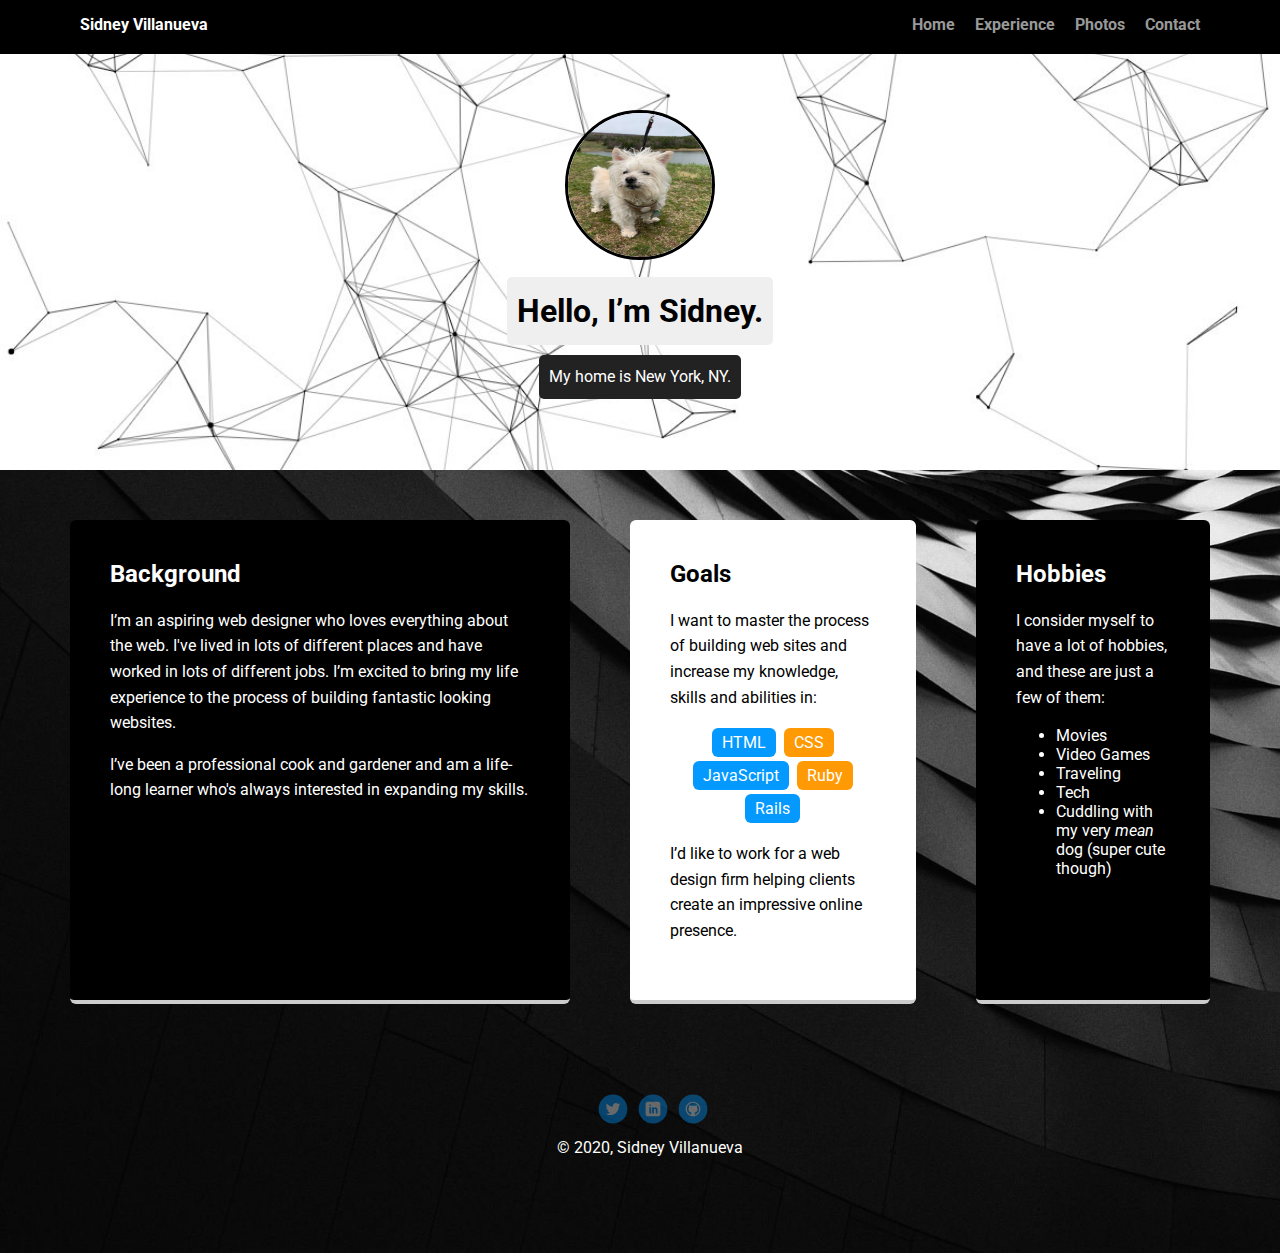
==== index.html @ 4e37d048 "Project-day-1" ====
<!Doctype html>
<html lang="en">
<head>
  <meta charset="utf-8">
  <title>Sidney Villanueva's Profile</title>
  <meta name="viewport" content="width=device-width, initial-scale=1.0">
  <link rel="stylesheet" href="styles.css">
  <link href="https://fonts.googleapis.com/css?family=Muli%7CRoboto:400,300,500,700,900" rel="stylesheet"></head>
  <body>

    <div class="main-nav">
        <ul class="nav">
          <li class="name">Sidney Villanueva</li>
          <li><a href="index.html">Home</a></li>
          <li><a href="experience/experience.html">Experience</a></li>
          <li><a href="#">Photos</a></li>
          <li><a href="#">Contact</a></li>
        </ul>
    </div>

    <header>
      <img src="images/Dandy-reformated.jpg" alt="Cute Dog" class="profile-image">
      <h1 class="tag name">Hello, I’m Sidney.</h1>
      <p class="tag location">My home is New York, NY.</p>
    </header>

    <main class="flex">
      <div class="card">
        <h2>Background</h2>
        <p>I’m an aspiring web designer who loves everything about the web. I've lived in lots of different places and have worked in lots of different jobs. I’m excited to bring my life experience to the process of building fantastic looking websites.</p>
        <p>I’ve been a professional cook and gardener and am a life-long learner who's always interested in expanding my skills.</p>
      </div> 

      <div class="card-goals">
        <h2>Goals</h2>
        <p>I want to master the process of building web sites and increase my knowledge, skills and abilities in:</p>
        <ul class="skills">
          <li>HTML</li>
          <li>CSS</li>
          <li>JavaScript</li>
          <li>Ruby</li>
          <li>Rails</li>
        </ul>
        <p>I’d like to work for a web design firm helping clients create an impressive online presence.</p>
      </div> 

      <div class="card">
        <h2>Hobbies</h2>
        <p>I consider myself to have a lot of hobbies, and these are just a few of them:</p>
        <ul>
          <li>Movies</li>
          <li>Video Games</li>
          <li>Traveling</li>
          <li>Tech</li>
          <li>Cuddling with my very <em>mean</em> dog (super cute though)</li>
          

        </ul>
        

      </div>

    </main>
    <footer>
      <ul>
        <li><a href="#" class="social twitter">Twitter</a></li>
        <li><a href="#" class="social linkedin">LinkedIn</a></li>
        <li><a href="#" class="social github">Github</a></li>
      </ul>
      <p class="copyright">&copy; 2020, Sidney Villanueva</p>
    </footer>
  </body>
  </html>
---- styles.css ----
/* Global Layout Set-up */
* { 
  box-sizing: border-box;
}
  
body {
  margin: 0;
  padding: 0;
  text-align: center;
  font-family: 'Roboto', sans-serif;
  color: #222;
  background: url("images/cool-background.jpg") no-repeat;
  background-size: cover;
}
/* Link Styles */

a {
  text-decoration: none;
  color: #999;
}
a:hover {
  color: #6633ff;
}

/* Section Styles */

.main-nav {
  width: 100%;
  background: black;
  min-height: 30px;
  padding: 10px;
  position: fixed;
  text-align: center;
}
.nav {
  display: flex;
  justify-content: space-around;
  font-weight: 700;
  list-style-type: none;
  margin: 0 auto;
  padding: 0;
}

.nav .name {
    display: block;
    margin-right: auto;
    color: white;
}
.nav li {
  padding: 5px 10px 10px 10px;
}
.nav a {
  transition: all .5s;
}
.nav a:hover {
  color: white
}

header {
  text-align: center;
  background: url("images/lines.jpg") no-repeat top center ;
  background-size: cover;
  overflow: hidden;
  padding-top: 60px;
}
header {
  line-height: 1.5;
}
header .profile-image {
  margin-top: 50px;
  width: 150px;
  height: 150px;
  border-radius: 50%;
  border: 3px solid black;
  transition: all .5s;
}
header .profile-image:hover {
  transform: scale(1.2) rotate(360deg);
}
.tag {
  background-color: #efefef;
  color: black;
  padding: 10px;
  border-radius: 5px;
  display: table;
  margin: 10px auto;
} 
.location {
  background-color: #222;
  color: white;
}
.card {
  margin: 30px;
  padding: 20px 40px 40px;
  max-width: 500px;
  text-align: left;
  background: black;
  border-bottom: 4px solid #ccc;
  border-radius: 6px;
  transition: all .5s;
  color: white;
}

.card:hover {
  border-color:yellow;
}


.card-goals {
  margin: 30px;
  padding: 20px 40px 40px;
  max-width: 500px;
  text-align: left;
  background: white;
  border-bottom: 4px solid #ccc;
  border-radius: 6px;
  transition: all .5s;
  color:black;
}


.card-goals:hover {
  border-color:yellow;

}


ul.skills {
  padding: 0;
  text-align: center;
}

.skills li {
  border-radius: 6px;
  display: inline-block;
  background: #ff9904;
  color: white;
  padding: 5px 10px;
  margin: 2px;
}

.skills li:nth-child(odd) {
  background: #0399ff;
}

footer {
  width: 100%;
  min-height: 30px;
  padding: 20px 0 40px 20px;
}

footer .copyright {
  top: -8px;
  font-size: .75em;
  color: white;
}

footer ul {
  list-style-type: none;
  margin: 0;
  padding: 0;
}

footer ul li {
  display: inline-block;
}

a.social {
  display: inline-block;
  text-indent: -9999px;
  margin-left: 5px;
  width: 30px;
  height: 30px;
  background-size: 30px 30px;
  opacity: .4;
  transition: all .5s;
}
a.twitter {
  background-image: url(images/twitter.svg);
}
a.linkedin {
  background-image: url(images/linkedin.svg);
}
a.github {
  background-image: url(images/github.svg);
}
a.social:hover {
  opacity: 1;
}
.clearfix {
  clear: both;
}

/* Styles for larger screens */
@media screen and (min-width: 720px) {
  
  .flex {
      display: -ms-flexbox;      /* TWEENER - IE 10 */
      display: flex; 
      max-width: 1200px;
      -ms-flex-pack: distribute;
      justify-content: space-around;
      margin: 0 auto;
  }

  header {
    min-height: 470px;
  }

  .nav {
    max-width: 1200px;
    padding: 0 30px;
  }


  main {
    padding-top: 20px;
  }

  main p {
    line-height: 1.6em;
  }

  footer {
    font-size: 1.3em;
    max-width: 1200px;
    margin: 40px auto;
  }

}
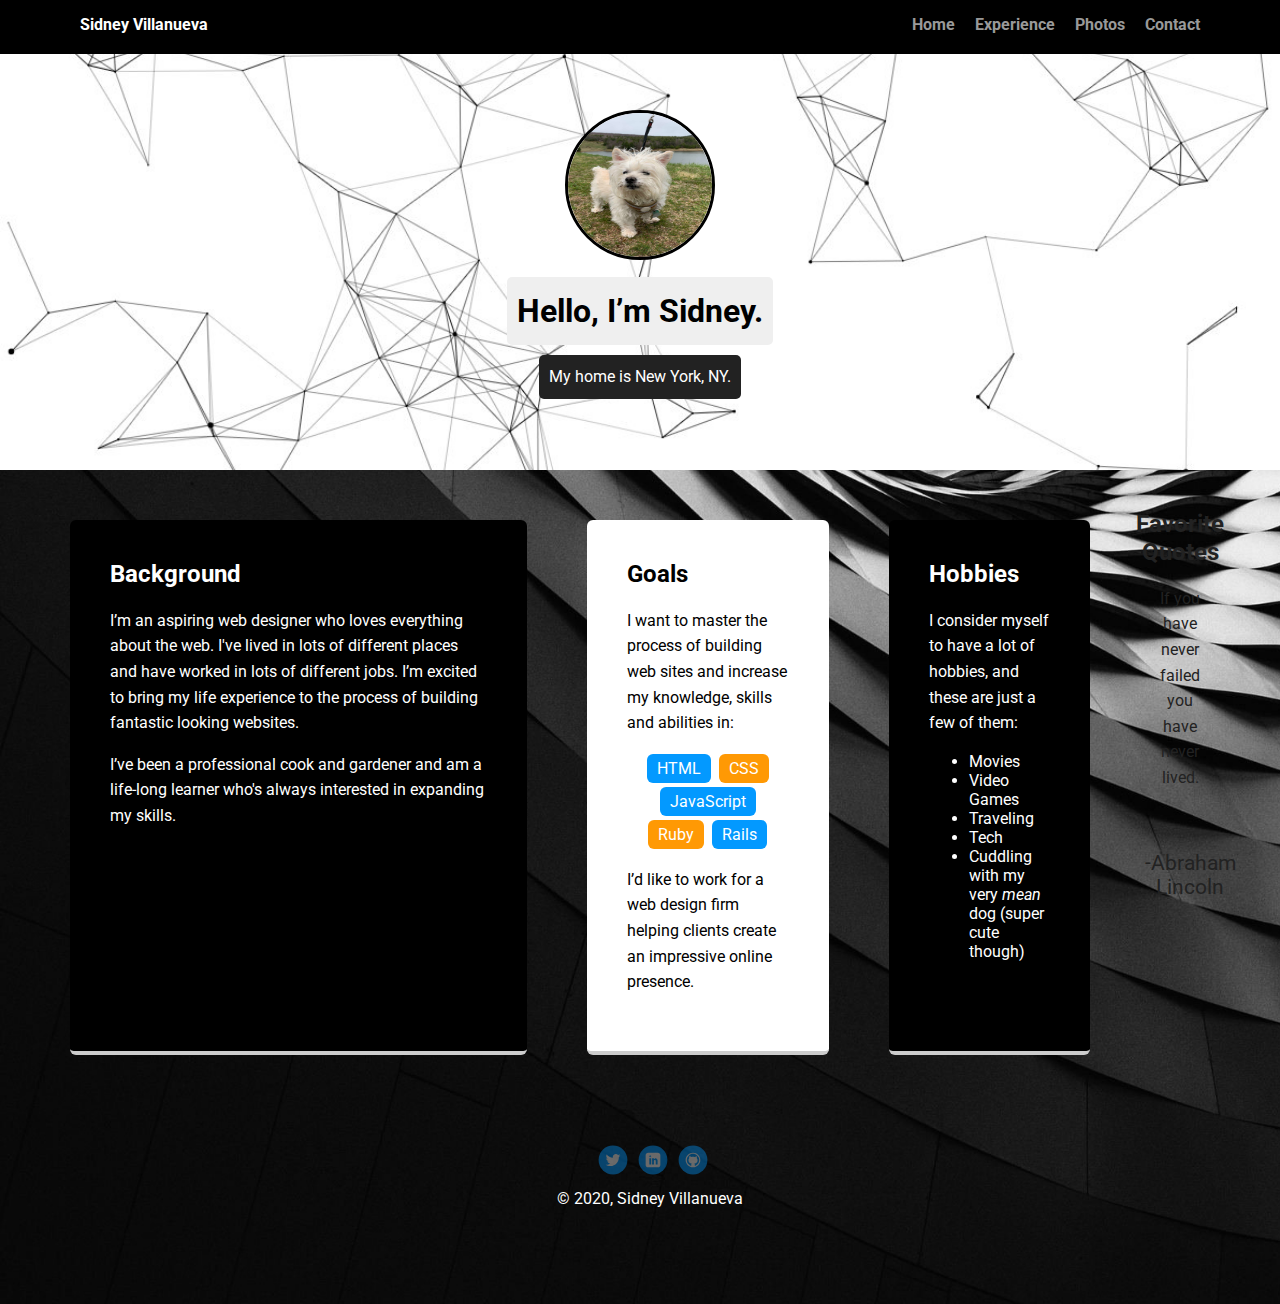
==== commit bd5f6f75: "Updated" ====
--- a/index.html
+++ b/index.html
@@ -53,12 +53,19 @@
           <li>Traveling</li>
           <li>Tech</li>
           <li>Cuddling with my very <em>mean</em> dog (super cute though)</li>
-          
+       </ul>
+     </div>
 
-        </ul>
-        
+     <aside>
+       <h2>Favorite Quotes</h2>
+       <blockquote>
+         <p>If you have never failed you have never lived.</p>
+      </blockquote>
+         <footer><div>-Abraham Lincoln</div></footer>
+       
+      
 
-      </div>
+    </aside>
 
     </main>
     <footer>
--- a/styles.css
+++ b/styles.css
@@ -227,5 +227,6 @@
     margin: 40px auto;
   }
 
-}
-
+
+
+}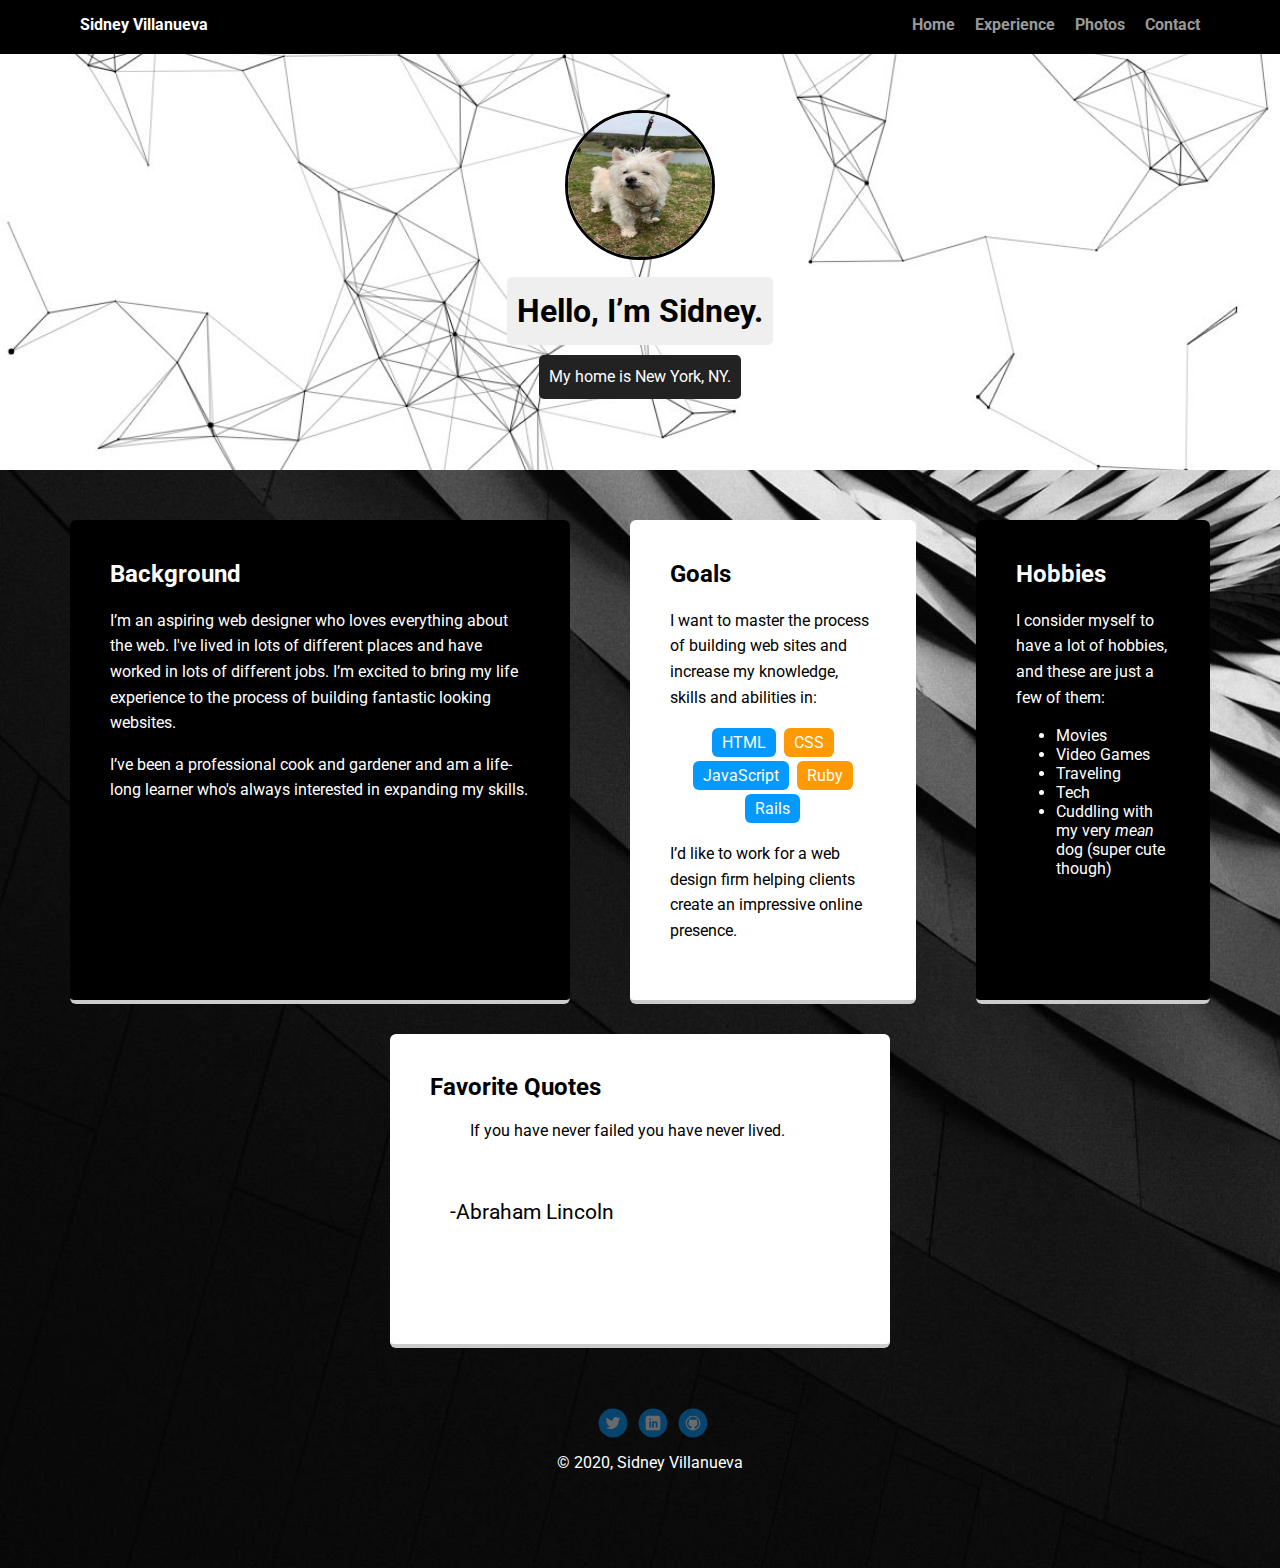
==== commit 31589a1c: "Quote Card Fixed" ====
--- a/index.html
+++ b/index.html
@@ -56,7 +56,9 @@
        </ul>
      </div>
 
-     <aside>
+    </main>
+
+     <aside class="quotes">
        <h2>Favorite Quotes</h2>
        <blockquote>
          <p>If you have never failed you have never lived.</p>
@@ -67,7 +69,7 @@
 
     </aside>
 
-    </main>
+
     <footer>
       <ul>
         <li><a href="#" class="social twitter">Twitter</a></li>
--- a/styles.css
+++ b/styles.css
@@ -124,6 +124,22 @@
 
 }
 
+.quotes {
+  margin: auto;
+  padding: 20px 40px 40px;
+  max-width: 500px;
+  text-align: left;
+  background: white;
+  border-bottom: 4px solid #ccc;
+  border-radius: 6px;
+  transition: all .5s;
+  color:black;
+}
+
+.quotes:hover {
+  border-color:yellow;
+}
+
 
 ul.skills {
   padding: 0;
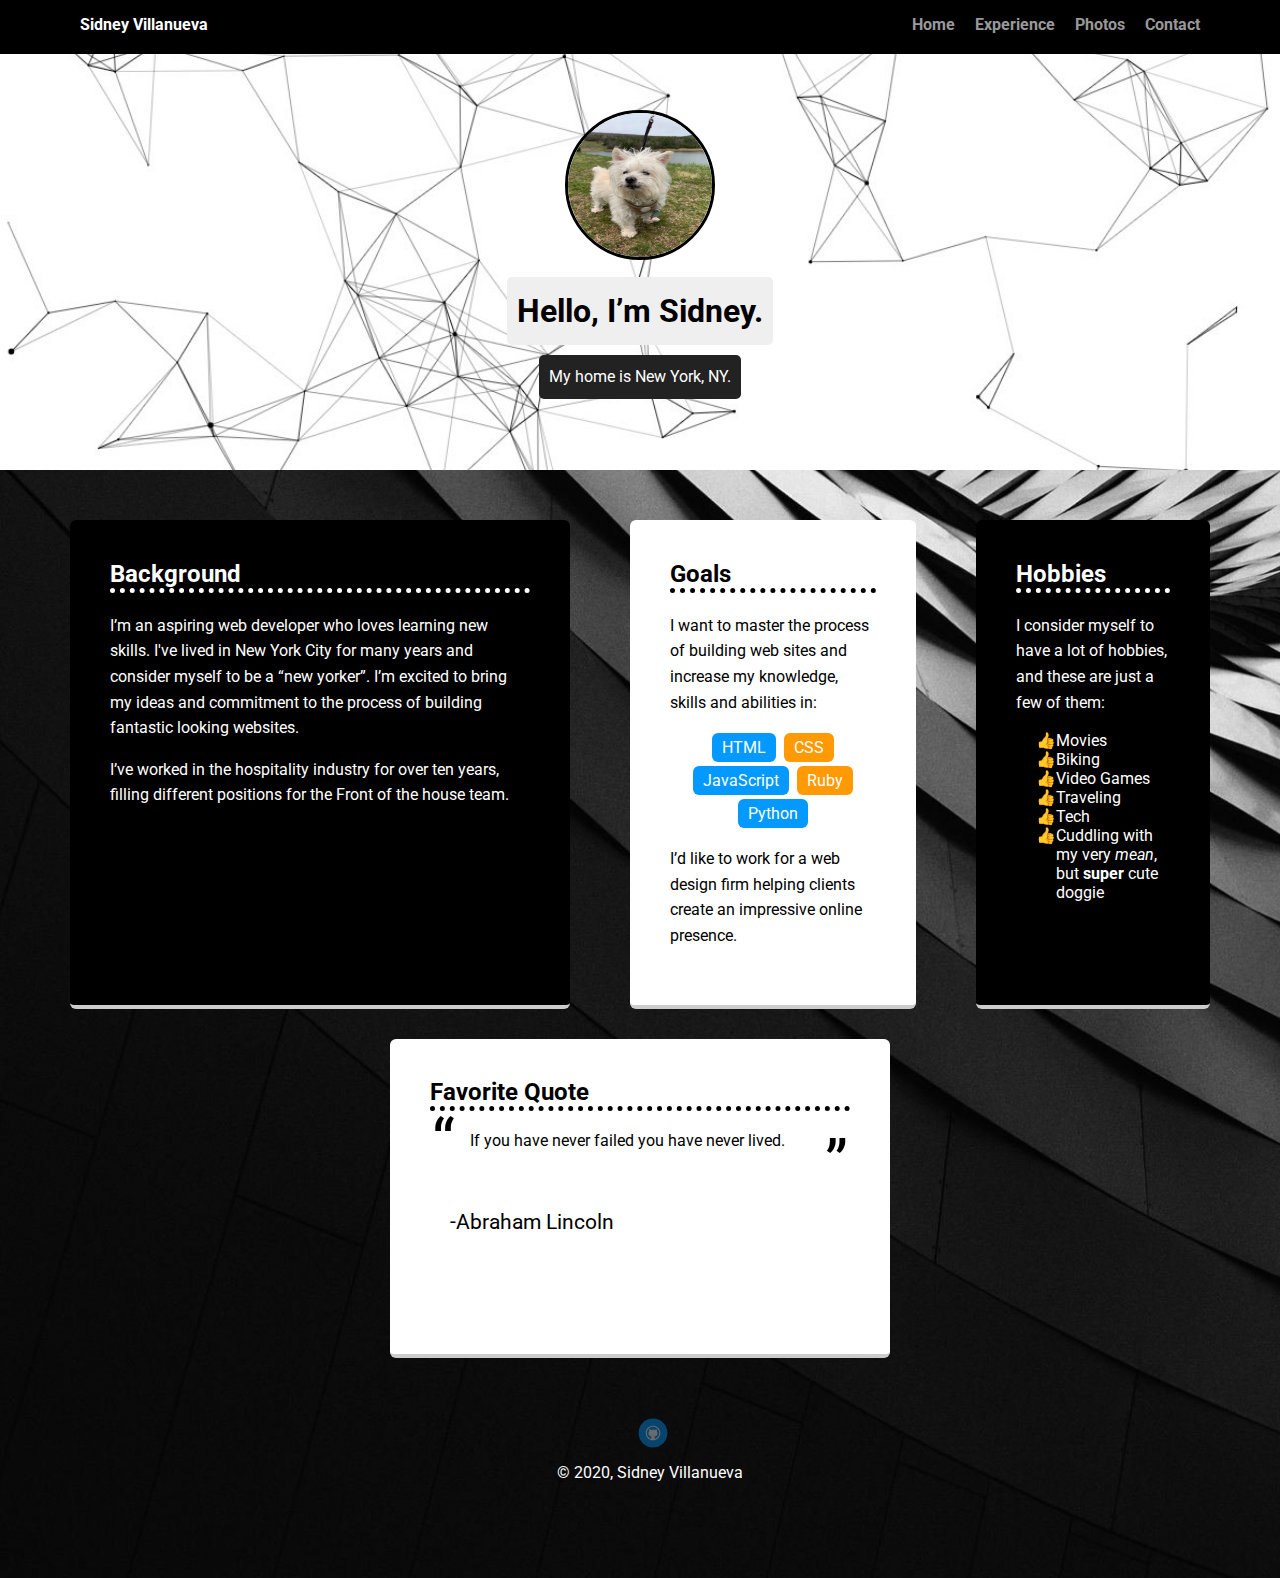
==== commit cd58ef52: "New" ====
--- a/index.html
+++ b/index.html
@@ -14,7 +14,7 @@
           <li><a href="index.html">Home</a></li>
           <li><a href="experience/experience.html">Experience</a></li>
           <li><a href="#">Photos</a></li>
-          <li><a href="#">Contact</a></li>
+          <li><a href="contact/contact.html">Contact</a></li>
         </ul>
     </div>
 
@@ -26,40 +26,41 @@
 
     <main class="flex">
       <div class="card">
-        <h2>Background</h2>
-        <p>I’m an aspiring web designer who loves everything about the web. I've lived in lots of different places and have worked in lots of different jobs. I’m excited to bring my life experience to the process of building fantastic looking websites.</p>
-        <p>I’ve been a professional cook and gardener and am a life-long learner who's always interested in expanding my skills.</p>
+        <h2 class="card-border">Background</h2>
+        <p>I’m an aspiring web developer who loves learning new skills. I've lived in New York City for many years and consider myself to be a <q>new yorker</q>. I’m excited to bring my ideas and commitment to the process of building fantastic looking websites.</p>
+        <p>I’ve worked in the hospitality industry for over ten years, filling different positions for the Front of the house team.</p>
       </div> 
 
       <div class="card-goals">
-        <h2>Goals</h2>
+        <h2 class="border-goals">Goals</h2>
         <p>I want to master the process of building web sites and increase my knowledge, skills and abilities in:</p>
         <ul class="skills">
           <li>HTML</li>
           <li>CSS</li>
           <li>JavaScript</li>
           <li>Ruby</li>
-          <li>Rails</li>
+          <li>Python</li>
         </ul>
         <p>I’d like to work for a web design firm helping clients create an impressive online presence.</p>
       </div> 
 
       <div class="card">
-        <h2>Hobbies</h2>
+        <h2 class="card-border">Hobbies</h2>
         <p>I consider myself to have a lot of hobbies, and these are just a few of them:</p>
         <ul>
-          <li>Movies</li>
-          <li>Video Games</li>
-          <li>Traveling</li>
-          <li>Tech</li>
-          <li>Cuddling with my very <em>mean</em> dog (super cute though)</li>
+          <li class="fun">Movies</li>
+          <li class="fun">Biking</li>
+          <li class="fun">Video Games</li>
+          <li class="fun">Traveling</li>
+          <li class="fun">Tech</li>
+          <li class="fun">Cuddling with my very <em>mean</em>, but <span>super</span> cute doggie</li>
        </ul>
      </div>
 
     </main>
 
      <aside class="quotes">
-       <h2>Favorite Quotes</h2>
+       <h2 class="border-goals">Favorite Quote</h2>
        <blockquote>
          <p>If you have never failed you have never lived.</p>
       </blockquote>
@@ -69,12 +70,10 @@
 
     </aside>
 
-
+<!--I left this as ul because I plan on adding more links later-->
     <footer>
       <ul>
-        <li><a href="#" class="social twitter">Twitter</a></li>
-        <li><a href="#" class="social linkedin">LinkedIn</a></li>
-        <li><a href="#" class="social github">Github</a></li>
+        <li><a href="https://github.com/Sidney-V" title="Sidney Villanueva's GitHub" target="_blank" class="social github">Github</a></li>
       </ul>
       <p class="copyright">&copy; 2020, Sidney Villanueva</p>
     </footer>
--- a/styles.css
+++ b/styles.css
@@ -1,6 +1,10 @@
 /* Global Layout Set-up */
 * { 
   box-sizing: border-box;
+}
+
+.fun{
+  list-style-type: "\1F44D"; // thumbs up sign
 }
   
 body {
@@ -101,6 +105,11 @@
   color: white;
 }
 
+.card-border {
+  border-bottom: dotted white 5px;
+
+}
+
 .card:hover {
   border-color:yellow;
 }
@@ -118,6 +127,10 @@
   color:black;
 }
 
+.border-goals{
+  border-bottom: dotted black 5px;
+}
+
 
 .card-goals:hover {
   border-color:yellow;
@@ -138,6 +151,39 @@
 
 .quotes:hover {
   border-color:yellow;
+}
+
+blockquote {
+  position: relative;
+  /* background: #ddd; */
+}
+
+blockquote:before {
+position: absolute;
+content: open-quote;
+font-size: 4em;
+margin-left: -0.6em;
+margin-top: -0.4em;
+}
+blockquote:after {
+position: absolute;
+content: close-quote;
+font-size: 4em;
+bottom: 0;
+right: 0;
+margin-right: -0.6em;
+margin-bottom: -0.8em;
+}
+blockquote p {
+display: inline;
+}
+/*Got this code at https://stackoverflow.com/questions/32909991/adding-quotes-to-blockquote*/
+
+
+
+span {
+  font-weight: bold;
+
 }
 
 
@@ -191,12 +237,7 @@
   opacity: .4;
   transition: all .5s;
 }
-a.twitter {
-  background-image: url(images/twitter.svg);
-}
-a.linkedin {
-  background-image: url(images/linkedin.svg);
-}
+
 a.github {
   background-image: url(images/github.svg);
 }
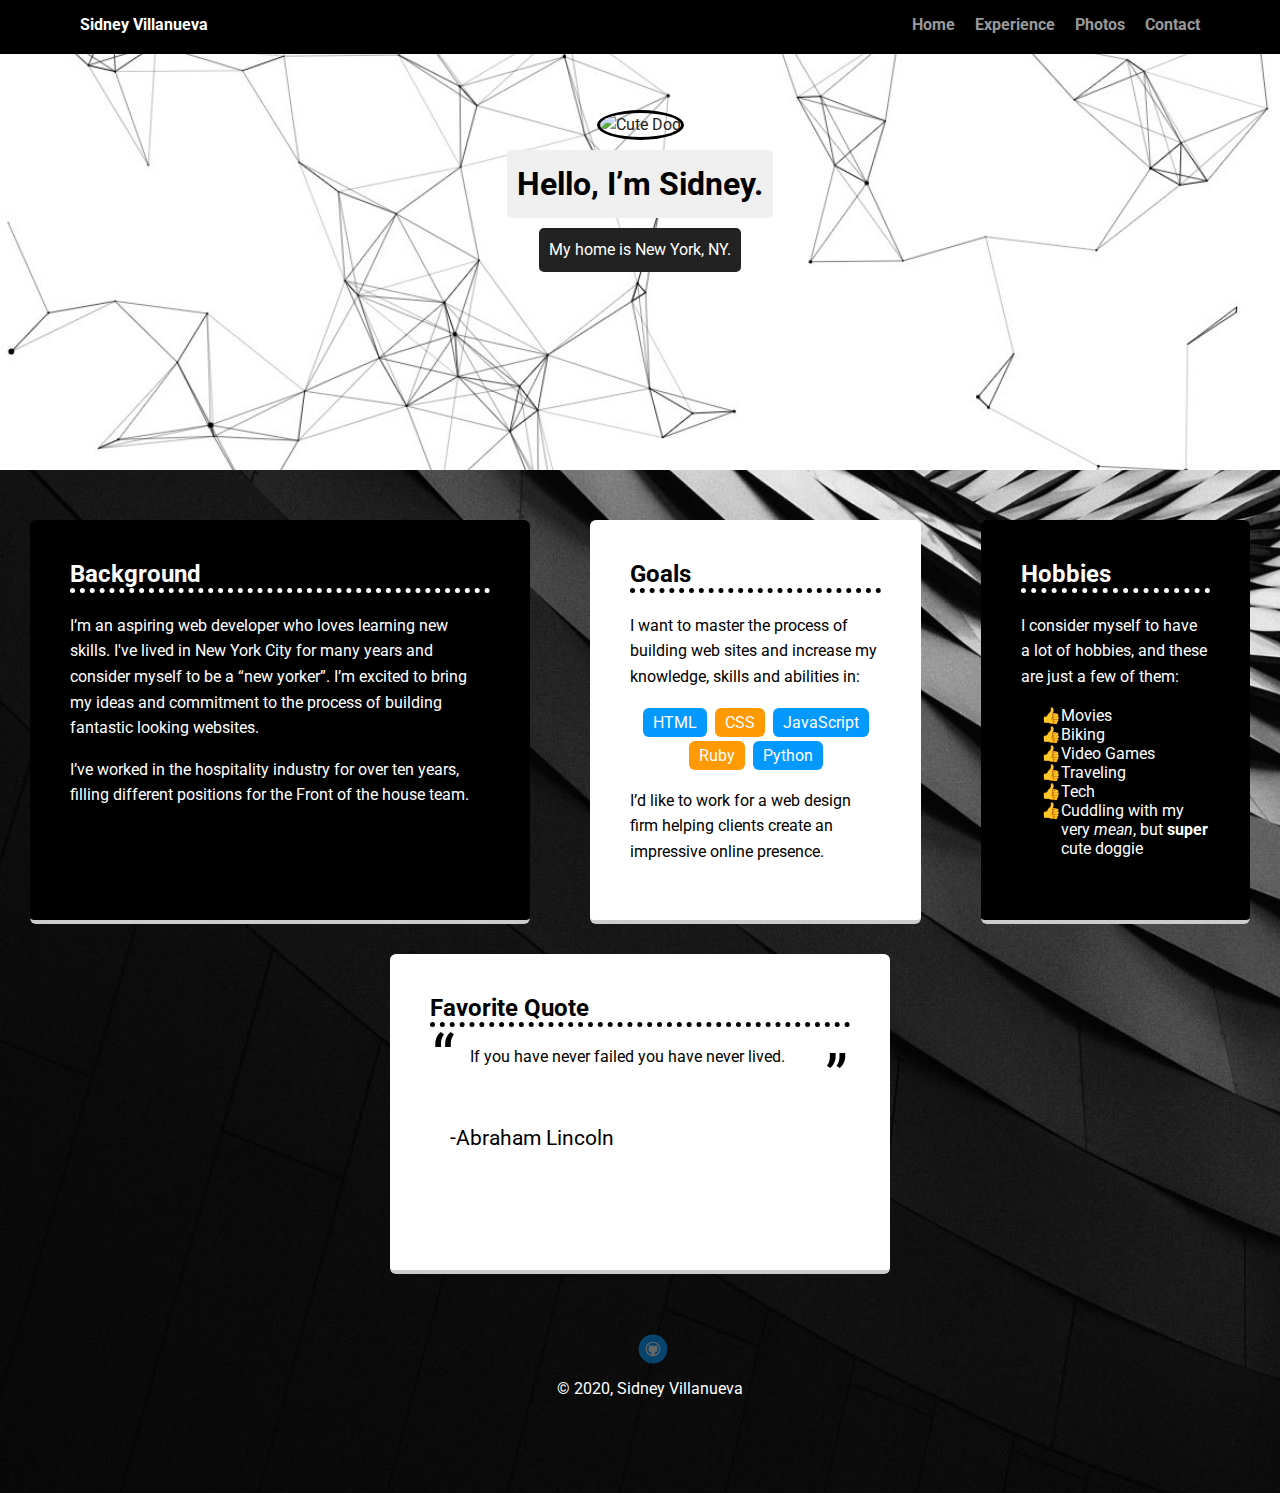
==== commit cee9f006: "New 2" ====
--- a/index.html
+++ b/index.html
@@ -13,13 +13,13 @@
           <li class="name">Sidney Villanueva</li>
           <li><a href="index.html">Home</a></li>
           <li><a href="experience/experience.html">Experience</a></li>
-          <li><a href="#">Photos</a></li>
+          <li><a href="photos/photos.html">Photos</a></li>
           <li><a href="contact/contact.html">Contact</a></li>
         </ul>
     </div>
 
     <header>
-      <img src="images/Dandy-reformated.jpg" alt="Cute Dog" class="profile-image">
+      <img src="images/dandy-reformated.jpg" alt="Cute Dog" class="profile-image">
       <h1 class="tag name">Hello, I’m Sidney.</h1>
       <p class="tag location">My home is New York, NY.</p>
     </header>
--- a/styles.css
+++ b/styles.css
@@ -23,7 +23,7 @@
   color: #999;
 }
 a:hover {
-  color: #6633ff;
+  color: yellow;
 }
 
 /* Section Styles */
@@ -127,15 +127,17 @@
   color:black;
 }
 
+.card-goals:hover {
+  border-color:yellow;
+
+}
+
+
 .border-goals{
   border-bottom: dotted black 5px;
 }
 
 
-.card-goals:hover {
-  border-color:yellow;
-
-}
 
 .quotes {
   margin: auto;
@@ -254,7 +256,7 @@
   .flex {
       display: -ms-flexbox;      /* TWEENER - IE 10 */
       display: flex; 
-      max-width: 1200px;
+      max-width: 1800px;
       -ms-flex-pack: distribute;
       justify-content: space-around;
       margin: 0 auto;
@@ -284,6 +286,21 @@
     margin: 40px auto;
   }
 
+/*Experience Page Only*/
+
+.no-decor {
+  list-style-type: none;
+
+}
+
+.bold {
+  font-weight: bold;
+
+}
+
+.no-margin{
+  margin: 0;
+}
 
 
 }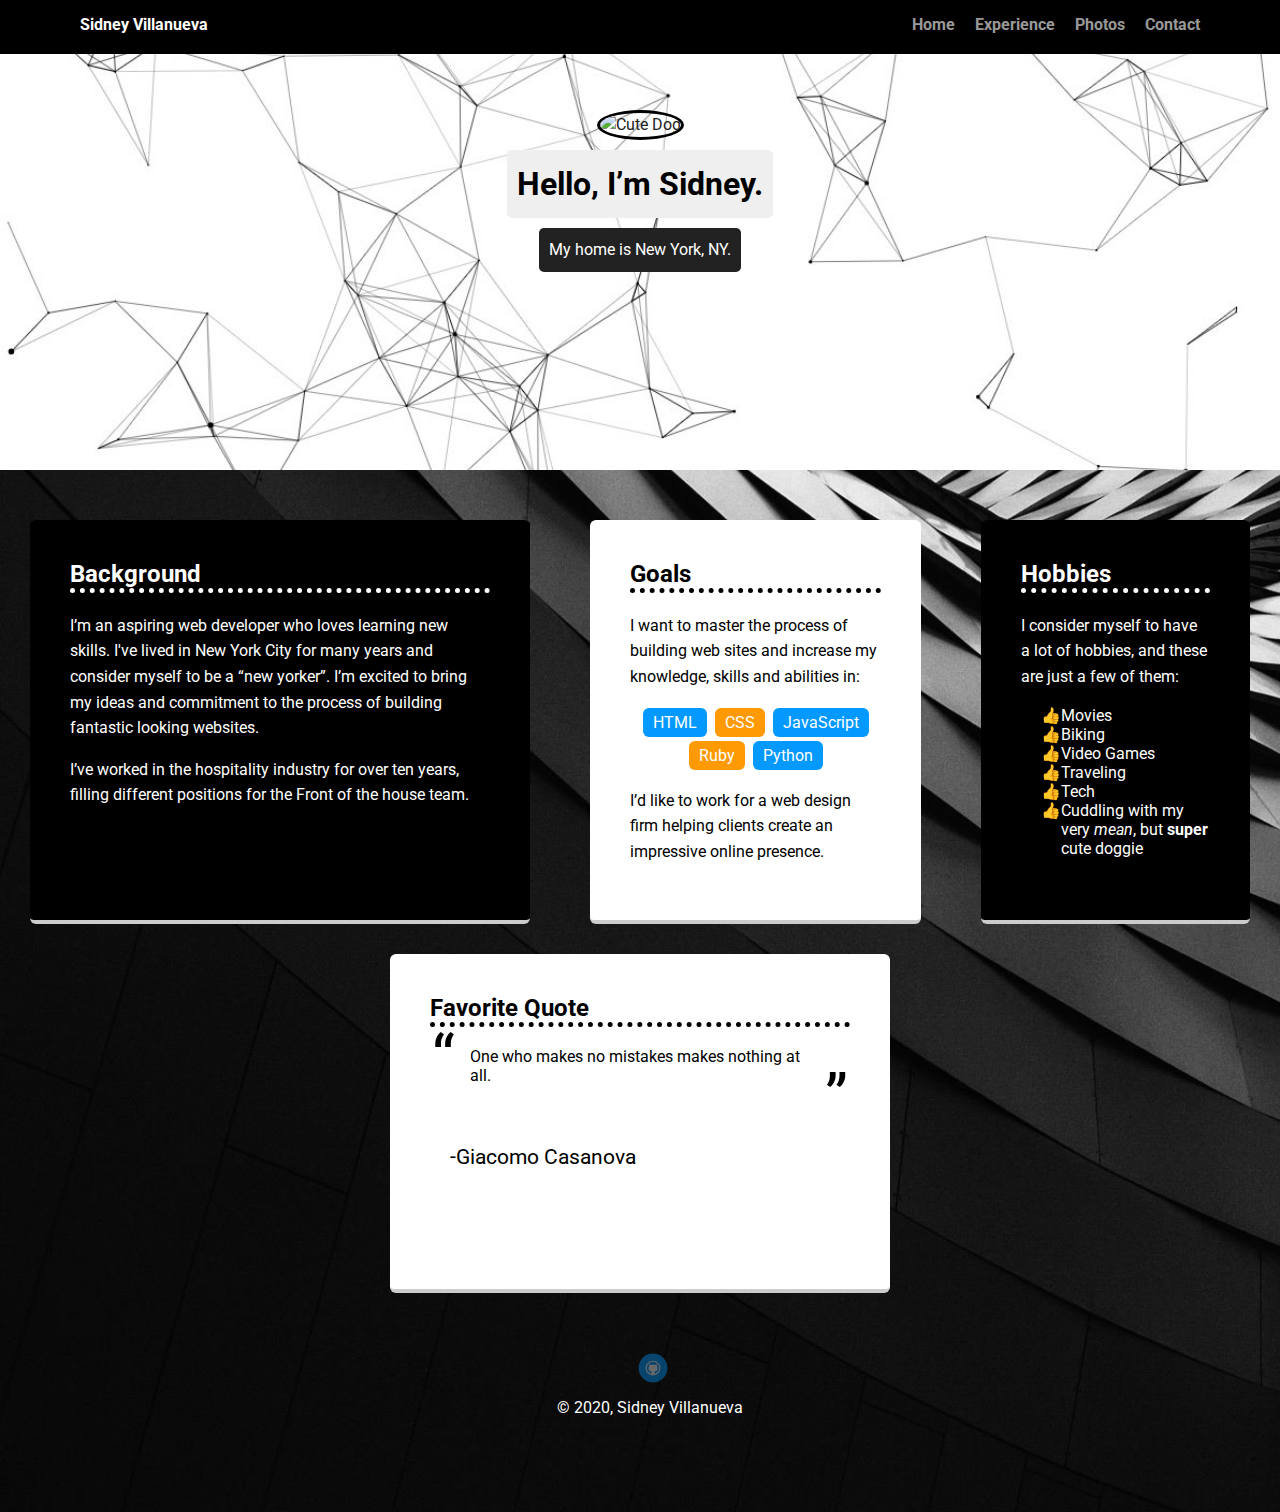
==== commit d2427f3b: "Updated" ====
--- a/index.html
+++ b/index.html
@@ -48,12 +48,12 @@
         <h2 class="card-border">Hobbies</h2>
         <p>I consider myself to have a lot of hobbies, and these are just a few of them:</p>
         <ul>
-          <li class="fun">Movies</li>
-          <li class="fun">Biking</li>
-          <li class="fun">Video Games</li>
-          <li class="fun">Traveling</li>
-          <li class="fun">Tech</li>
-          <li class="fun">Cuddling with my very <em>mean</em>, but <span>super</span> cute doggie</li>
+          <li class="thumbs-up">Movies</li>
+          <li class="thumbs-up">Biking</li>
+          <li class="thumbs-up">Video Games</li>
+          <li class="thumbs-up">Traveling</li>
+          <li class="thumbs-up">Tech</li>
+          <li class="thumbs-up">Cuddling with my very <em>mean</em>, but <span>super</span> cute doggie</li>
        </ul>
      </div>
 
@@ -62,9 +62,9 @@
      <aside class="quotes">
        <h2 class="border-goals">Favorite Quote</h2>
        <blockquote>
-         <p>If you have never failed you have never lived.</p>
+         <p>One who makes no mistakes makes nothing at all.</p>
       </blockquote>
-         <footer><div>-Abraham Lincoln</div></footer>
+         <footer><div>-Giacomo Casanova</div></footer>
        
       
 
--- a/styles.css
+++ b/styles.css
@@ -3,8 +3,8 @@
   box-sizing: border-box;
 }
 
-.fun{
-  list-style-type: "\1F44D"; // thumbs up sign
+.thumbs-up{
+  list-style-type: "\1F44D";
 }
   
 body {
@@ -160,6 +160,7 @@
   /* background: #ddd; */
 }
 
+/*Got this code at https://stackoverflow.com/questions/32909991/adding-quotes-to-blockquote*/
 blockquote:before {
 position: absolute;
 content: open-quote;
@@ -302,5 +303,9 @@
   margin: 0;
 }
 
+.image-br{
+  display: block;
+}
+
 
 }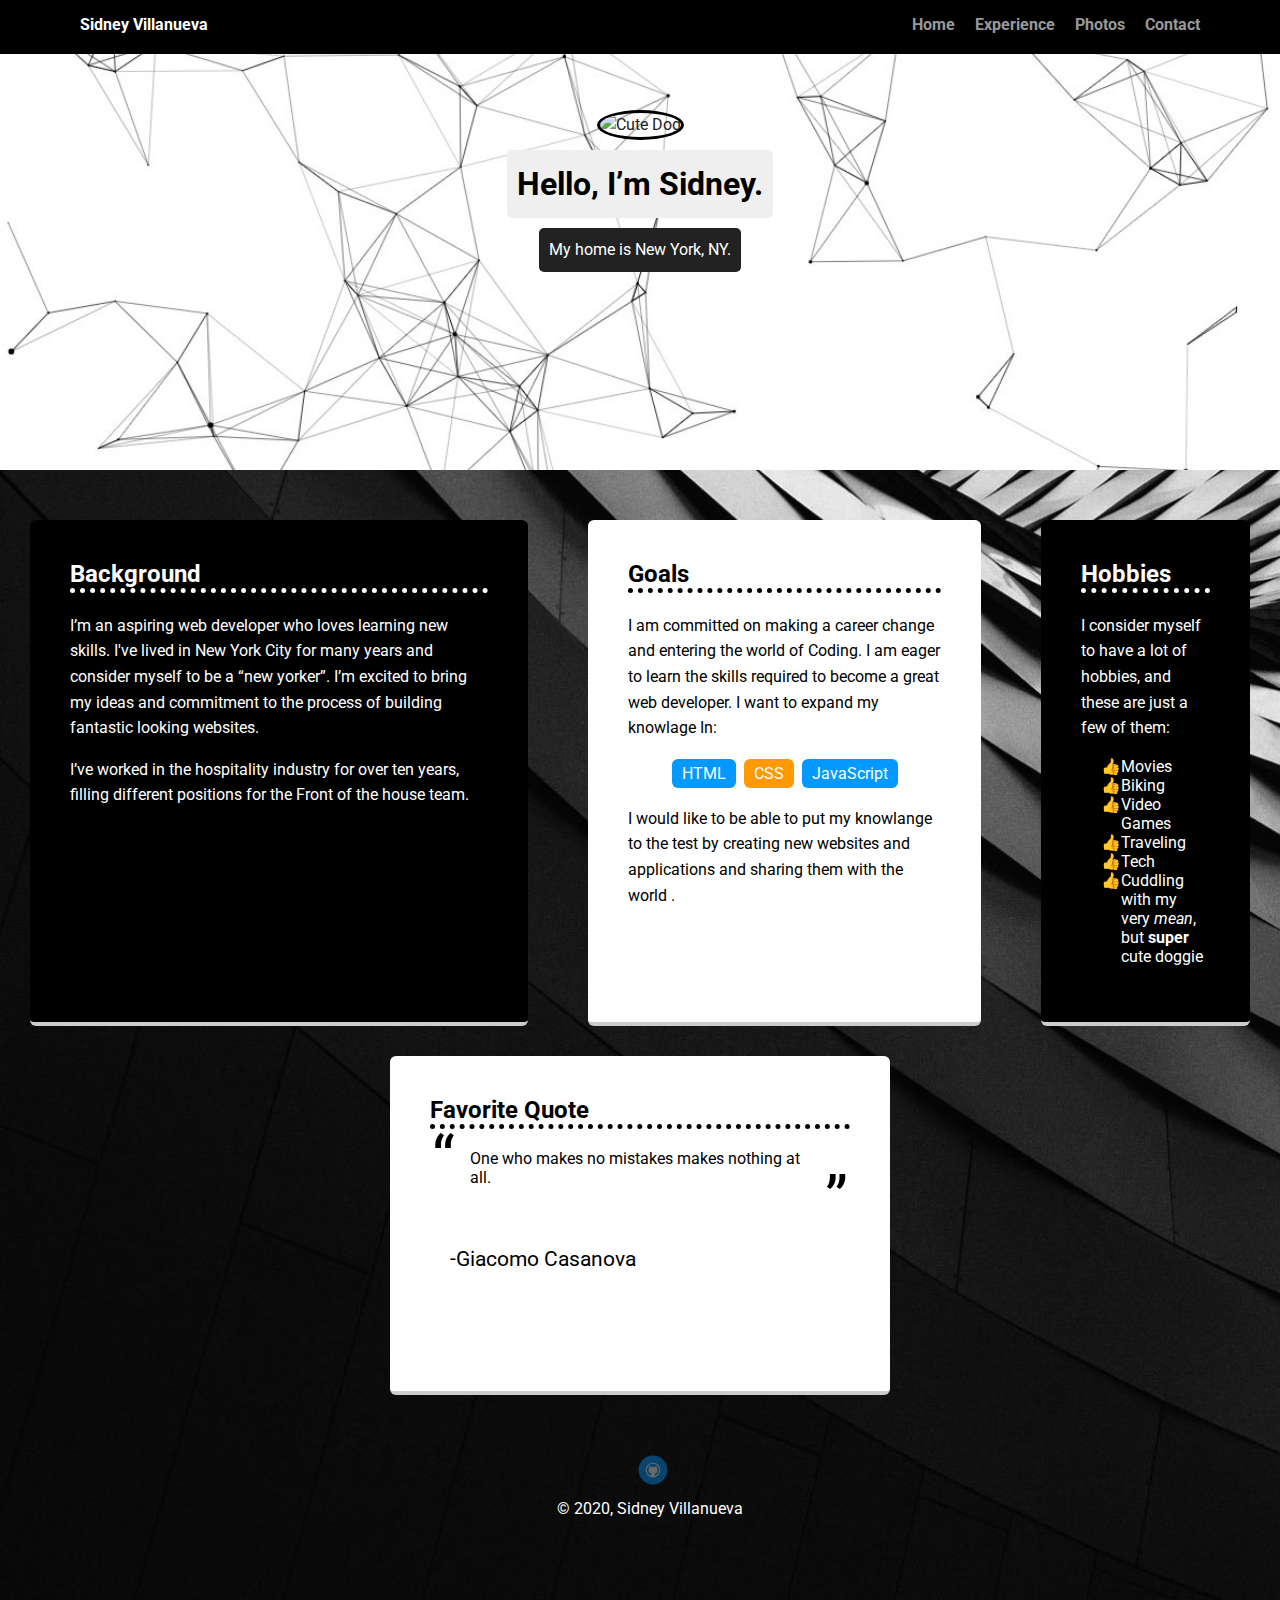
==== commit 6bfa2927: "Latest!!" ====
--- a/index.html
+++ b/index.html
@@ -8,15 +8,15 @@
   <link href="https://fonts.googleapis.com/css?family=Muli%7CRoboto:400,300,500,700,900" rel="stylesheet"></head>
   <body>
 
-    <div class="main-nav">
+    <nav class="main-nav">
         <ul class="nav">
           <li class="name">Sidney Villanueva</li>
           <li><a href="index.html">Home</a></li>
-          <li><a href="experience/experience.html">Experience</a></li>
-          <li><a href="photos/photos.html">Photos</a></li>
-          <li><a href="contact/contact.html">Contact</a></li>
+          <li><a href="experience.html">Experience</a></li>
+          <li><a href="photos.html">Photos</a></li>
+          <li><a href="contact.html">Contact</a></li>
         </ul>
-    </div>
+      </nav>
 
     <header>
       <img src="images/dandy-reformated.jpg" alt="Cute Dog" class="profile-image">
@@ -25,26 +25,24 @@
     </header>
 
     <main class="flex">
-      <div class="card">
+      <section class="card">
         <h2 class="card-border">Background</h2>
         <p>I’m an aspiring web developer who loves learning new skills. I've lived in New York City for many years and consider myself to be a <q>new yorker</q>. I’m excited to bring my ideas and commitment to the process of building fantastic looking websites.</p>
         <p>I’ve worked in the hospitality industry for over ten years, filling different positions for the Front of the house team.</p>
-      </div> 
+      </section> 
 
-      <div class="card-goals">
+      <section class="card-goals">
         <h2 class="border-goals">Goals</h2>
-        <p>I want to master the process of building web sites and increase my knowledge, skills and abilities in:</p>
+        <p>I am committed on making a career change and entering the world of Coding. I am eager to learn the skills required to become a great web developer. I want to expand my knowlage In&colon;</p>
         <ul class="skills">
           <li>HTML</li>
           <li>CSS</li>
           <li>JavaScript</li>
-          <li>Ruby</li>
-          <li>Python</li>
         </ul>
-        <p>I’d like to work for a web design firm helping clients create an impressive online presence.</p>
-      </div> 
+        <p>I would like to be able to put my knowlange to the test by creating new websites and applications and sharing them with the world .</p>
+      </section> 
 
-      <div class="card">
+      <section class="card">
         <h2 class="card-border">Hobbies</h2>
         <p>I consider myself to have a lot of hobbies, and these are just a few of them:</p>
         <ul>
@@ -55,7 +53,7 @@
           <li class="thumbs-up">Tech</li>
           <li class="thumbs-up">Cuddling with my very <em>mean</em>, but <span>super</span> cute doggie</li>
        </ul>
-     </div>
+      </section>
 
     </main>
 
@@ -64,9 +62,7 @@
        <blockquote>
          <p>One who makes no mistakes makes nothing at all.</p>
       </blockquote>
-         <footer><div>-Giacomo Casanova</div></footer>
-       
-      
+         <footer><div>-Giacomo Casanova</div></footer>   
 
     </aside>
 
--- a/styles.css
+++ b/styles.css
@@ -124,7 +124,7 @@
   border-bottom: 4px solid #ccc;
   border-radius: 6px;
   transition: all .5s;
-  color:black;
+  color: black;
 }
 
 .card-goals:hover {
@@ -307,5 +307,36 @@
   display: block;
 }
 
+figcaption{
+  color:white;
+}
+
+/*Contact page only*/
+.email:hover{
+  color:blue ;
+}
+
+.email {
+  text-decoration:underline;
+  color:black;
+}
+
+.phone {
+  text-decoration: underline;
+
+}
+
+/*Photos page only*/
+
+.white-border{
+  border: solid white 10px;
+  border-radius: 20px;
+}
+
+.black-border{
+  border: solid black 10px;
+  border-radius: 20px;
+  
+}
 
 }